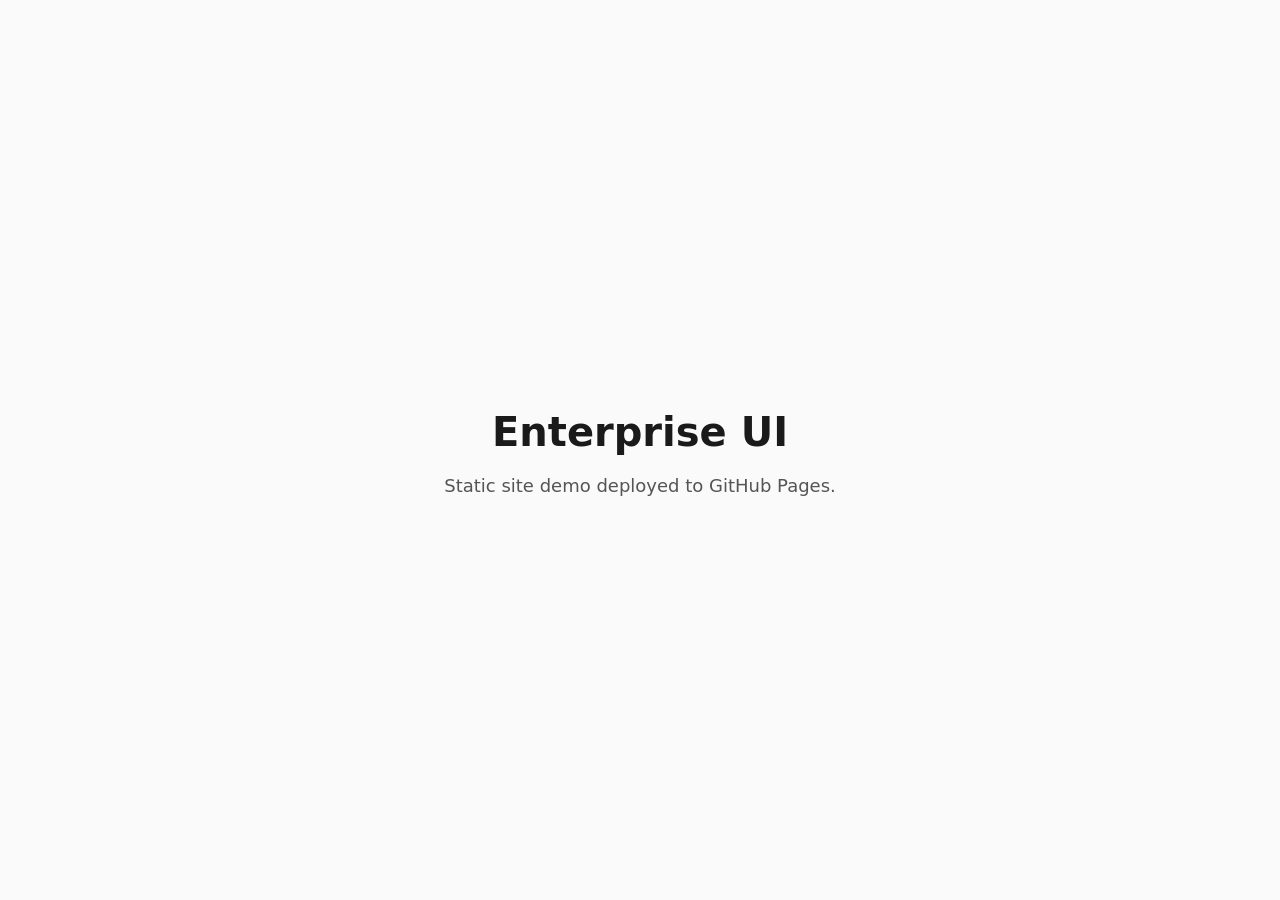
==== site/index.html @ deca84cf "feat: initial static site with nix flake and github pages" ====
<!doctype html>
<html lang="en">
  <head>
    <meta charset="utf-8" />
    <meta name="viewport" content="width=device-width, initial-scale=1" />
    <title>Enterprise UI</title>
    <link rel="stylesheet" href="style.css" />
  </head>
  <body>
    <main>
      <h1>Enterprise UI</h1>
      <p>Static site demo deployed to GitHub Pages.</p>
    </main>
    <script src="main.js"></script>
  </body>
</html>
---- site/style.css ----
*,
*::before,
*::after {
  box-sizing: border-box;
  margin: 0;
  padding: 0;
}

body {
  font-family: system-ui, -apple-system, sans-serif;
  line-height: 1.6;
  color: #1a1a1a;
  background: #fafafa;
  min-height: 100dvh;
  display: flex;
  align-items: center;
  justify-content: center;
}

main {
  text-align: center;
  padding: 2rem;
}

h1 {
  font-size: 2.5rem;
  font-weight: 700;
  margin-bottom: 0.5rem;
}

p {
  color: #555;
  font-size: 1.125rem;
}
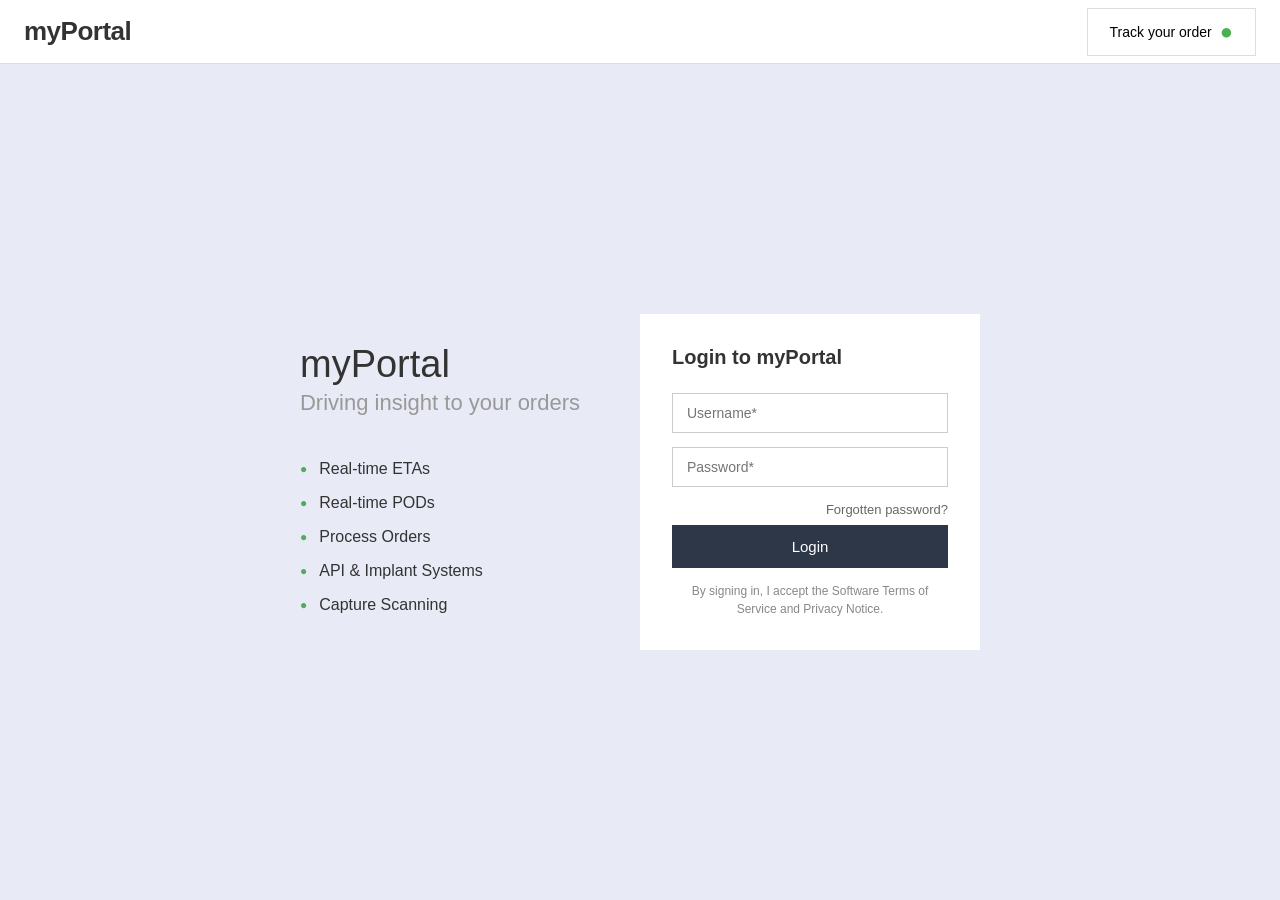
==== commit bd976aa8: "feat: build myPortal demo site with login, dashboard, and consignment pages" ====
--- a/site/index.html
+++ b/site/index.html
@@ -1,16 +1,64 @@
-<!doctype html>
+<!DOCTYPE html>
 <html lang="en">
-  <head>
-    <meta charset="utf-8" />
-    <meta name="viewport" content="width=device-width, initial-scale=1" />
-    <title>Enterprise UI</title>
-    <link rel="stylesheet" href="style.css" />
-  </head>
-  <body>
-    <main>
-      <h1>Enterprise UI</h1>
-      <p>Static site demo deployed to GitHub Pages.</p>
-    </main>
-    <script src="main.js"></script>
-  </body>
+<head>
+  <meta charset="utf-8">
+  <meta name="viewport" content="width=device-width, initial-scale=1">
+  <title>myPortal</title>
+  <link rel="stylesheet" href="style.css">
+</head>
+<body data-page="login">
+
+  <header class="header">
+    <div class="header-logo">myPortal</div>
+    <button class="btn-track" type="button">
+      Track your order <span class="pin">&#9679;</span>
+    </button>
+  </header>
+
+  <main class="login-page">
+    <div class="login-hero">
+      <h1>myPortal</h1>
+      <h2>Driving insight to your orders</h2>
+      <ul class="login-features">
+        <li>Real-time ETAs</li>
+        <li>Real-time PODs</li>
+        <li>Process Orders</li>
+        <li>API &amp; Implant Systems</li>
+        <li>Capture Scanning</li>
+      </ul>
+    </div>
+
+    <div class="login-card">
+      <h3>Login to myPortal</h3>
+      <form id="login-form" autocomplete="off">
+        <div class="form-group">
+          <input type="text" id="username" name="username" placeholder="Username*" required>
+        </div>
+        <div class="form-group">
+          <input type="password" id="password" name="password" placeholder="Password*" required>
+        </div>
+        <div class="forgot-link"><a href="#">Forgotten password?</a></div>
+        <div class="login-error" id="login-error">Invalid username or password.</div>
+        <button type="submit" class="login-btn">Login</button>
+        <p class="login-terms">
+          By signing in, I accept the Software Terms of Service and Privacy Notice.
+        </p>
+      </form>
+    </div>
+  </main>
+
+  <!-- Session conflict dialog -->
+  <div class="overlay" id="session-overlay">
+    <div class="dialog">
+      <div class="dialog-user" id="dialog-user"></div>
+      <p>You are logged in on another session, which will be terminated if you continue</p>
+      <div class="dialog-actions">
+        <button class="btn-confirm" id="btn-confirm" type="button">Confirm</button>
+        <button class="btn-cancel" id="btn-cancel" type="button">Cancel</button>
+      </div>
+    </div>
+  </div>
+
+  <script src="app.js"></script>
+</body>
 </html>
--- a/site/style.css
+++ b/site/style.css
@@ -1,34 +1,517 @@
-*,
-*::before,
-*::after {
-  box-sizing: border-box;
-  margin: 0;
+/* === Reset === */
+*, *::before, *::after { box-sizing: border-box; margin: 0; padding: 0; }
+html, body { height: 100%; }
+body {
+  font-family: Arial, Helvetica, sans-serif;
+  font-size: 14px;
+  color: #333;
+  background: #e8eaf6;
+}
+a { color: inherit; }
+button { font-family: inherit; }
+
+/* === Header === */
+.header {
+  background: #fff;
+  height: 64px;
+  padding: 0 24px;
+  display: flex;
+  align-items: center;
+  justify-content: space-between;
+  border-bottom: 1px solid #ddd;
+}
+.header-logo {
+  font-size: 26px;
+  font-weight: bold;
+  letter-spacing: -0.5px;
+}
+.header-logo em { font-style: normal; color: #555; font-weight: normal; }
+.header-right {
+  display: flex;
+  align-items: center;
+  gap: 18px;
+}
+.header-user {
+  display: flex;
+  align-items: center;
+  gap: 8px;
+  font-size: 14px;
+  font-weight: bold;
+}
+.header-user .avatar {
+  width: 34px;
+  height: 34px;
+  border-radius: 50%;
+  background: #e91e63;
+  color: #fff;
+  display: flex;
+  align-items: center;
+  justify-content: center;
+  font-size: 13px;
+  font-weight: bold;
+}
+.header-icons { display: flex; gap: 14px; }
+.header-icons button {
+  background: none;
+  border: none;
+  font-size: 18px;
+  cursor: pointer;
+  color: #555;
+  padding: 4px;
+}
+.btn-track {
+  display: inline-flex;
+  align-items: center;
+  gap: 8px;
+  padding: 10px 22px;
+  border: 1px solid #ddd;
+  background: #fff;
+  cursor: pointer;
+  font-size: 14px;
+}
+.btn-track .pin { color: #4caf50; font-size: 22px; }
+
+/* === Buttons === */
+.btn {
+  display: inline-block;
+  padding: 7px 18px;
+  border: 1px solid #bbb;
+  background: #fff;
+  color: #333;
+  cursor: pointer;
+  font-size: 13px;
+  text-decoration: none;
+}
+.btn:hover { background: #f5f5f5; }
+.btn-dark {
+  background: #2d3748;
+  color: #fff;
+  border-color: #2d3748;
+}
+.btn-dark:hover { background: #1a202c; }
+
+/* === Login page === */
+.login-page {
+  min-height: calc(100vh - 64px);
+  display: flex;
+  align-items: center;
+  justify-content: center;
+  padding: 40px;
+  gap: 60px;
+}
+.login-hero { max-width: 560px; }
+.login-hero h1 {
+  font-size: 38px;
+  color: #333;
+  font-weight: normal;
+  margin-bottom: 4px;
+}
+.login-hero h2 {
+  font-size: 22px;
+  color: #999;
+  font-weight: normal;
+  margin-bottom: 36px;
+}
+.login-features { list-style: none; }
+.login-features li {
+  padding: 8px 0;
+  font-size: 16px;
+  display: flex;
+  align-items: center;
+  gap: 12px;
+}
+.login-features li::before {
+  content: "\25CF";
+  color: #4caf50;
+  font-size: 12px;
+}
+.login-card {
+  background: #fff;
+  padding: 32px;
+  width: 340px;
+  flex-shrink: 0;
+}
+.login-card h3 {
+  font-size: 20px;
+  margin-bottom: 24px;
+}
+.form-group { margin-bottom: 14px; }
+.form-group input {
+  width: 100%;
+  padding: 11px 14px;
+  border: 1px solid #ccc;
+  font-size: 14px;
+  font-family: inherit;
+}
+.form-group input:focus { outline: 2px solid #5c8fd6; outline-offset: -1px; }
+.forgot-link { text-align: right; margin-bottom: 8px; }
+.forgot-link a { color: #666; font-size: 13px; text-decoration: none; }
+.forgot-link a:hover { text-decoration: underline; }
+.login-error {
+  color: #c62828;
+  font-size: 13px;
+  margin-bottom: 10px;
+  display: none;
+}
+.login-btn {
+  width: 100%;
+  padding: 13px;
+  background: #2d3748;
+  color: #fff;
+  border: none;
+  font-size: 15px;
+  cursor: pointer;
+  margin-bottom: 14px;
+  font-family: inherit;
+}
+.login-btn:hover { background: #1a202c; }
+.login-terms {
+  text-align: center;
+  font-size: 12px;
+  color: #888;
+  line-height: 1.5;
+}
+
+/* === Overlay / Dialog === */
+.overlay {
+  display: none;
+  position: fixed;
+  inset: 0;
+  background: rgba(0,0,0,0.25);
+  z-index: 900;
+  align-items: center;
+  justify-content: center;
+}
+.overlay.visible { display: flex; }
+.dialog {
+  background: #fff;
+  padding: 28px 32px;
+  width: 340px;
+}
+.dialog-user {
+  background: #eee;
+  padding: 11px 14px;
+  font-size: 14px;
+  color: #555;
+  margin-bottom: 16px;
+  border: 1px solid #ccc;
+}
+.dialog p {
+  font-size: 14px;
+  margin-bottom: 20px;
+  line-height: 1.5;
+}
+.dialog-actions { display: flex; flex-direction: column; gap: 8px; }
+.dialog-actions button {
+  width: 100%;
+  padding: 13px;
+  font-size: 15px;
+  cursor: pointer;
+  border: 1px solid #bbb;
+  font-family: inherit;
+}
+.dialog-actions .btn-confirm {
+  background: #2d3748;
+  color: #fff;
+  border-color: #2d3748;
+}
+.dialog-actions .btn-cancel {
+  background: #fff;
+  color: #333;
+}
+
+/* === App Layout (sidebar + main) === */
+.app-layout {
+  display: flex;
+  min-height: calc(100vh - 64px);
+}
+.sidebar {
+  width: 230px;
+  background: #fff;
+  border-right: 1px solid #ddd;
+  display: flex;
+  flex-direction: column;
+  flex-shrink: 0;
+}
+.sidebar-nav { list-style: none; flex: 1; padding-top: 2px; }
+.sidebar-nav li { }
+.sidebar-nav a {
+  display: flex;
+  align-items: center;
+  gap: 14px;
+  padding: 13px 20px;
+  font-size: 15px;
+  text-decoration: none;
+  color: #333;
+  border-left: 3px solid transparent;
+}
+.sidebar-nav a:hover { background: #f5f5f5; }
+.sidebar-nav a.active {
+  background: #ffeb3b;
+  font-weight: bold;
+  border-left-color: #ffeb3b;
+}
+.sidebar-nav .nav-icon {
+  width: 22px;
+  text-align: center;
+  font-size: 17px;
+  color: #555;
+  flex-shrink: 0;
+}
+.sidebar-bottom {
+  border-top: 1px solid #eee;
   padding: 0;
 }
-
-body {
-  font-family: system-ui, -apple-system, sans-serif;
-  line-height: 1.6;
-  color: #1a1a1a;
+.sidebar-bottom a {
+  display: flex;
+  align-items: center;
+  gap: 14px;
+  padding: 13px 20px;
+  font-size: 15px;
+  text-decoration: none;
+  color: #333;
+}
+.sidebar-bottom .nav-icon {
+  width: 22px;
+  text-align: center;
+  font-size: 17px;
+  color: #555;
+}
+
+/* === Main Content Area === */
+.main-content {
+  flex: 1;
+  padding: 24px 28px;
+  overflow-x: auto;
+}
+
+/* === Dashboard === */
+.dash-top {
+  display: flex;
+  justify-content: space-between;
+  align-items: flex-start;
+  margin-bottom: 24px;
+}
+.greeting h1 { font-size: 28px; font-weight: normal; margin-bottom: 4px; }
+.greeting p { font-size: 16px; color: #666; }
+.dash-filters {
+  display: flex;
+  align-items: center;
+  gap: 10px;
+  flex-shrink: 0;
+}
+.dash-filters select {
+  padding: 8px 10px;
+  border: 1px solid #ccc;
+  font-size: 13px;
+  font-family: inherit;
+}
+.dash-date {
+  padding: 8px 14px;
+  border: 1px solid #ccc;
+  background: #fff;
+  font-size: 13px;
+}
+.card {
+  background: #fff;
+  border: 1px solid #ddd;
+  padding: 24px;
+  margin-bottom: 20px;
+}
+.card-title {
+  font-size: 17px;
+  font-weight: bold;
+  margin-bottom: 18px;
+}
+.chart-area {
+  display: flex;
+  gap: 40px;
+  align-items: center;
+}
+.chart-legend { list-style: none; }
+.chart-legend li {
+  padding: 5px 0;
+  font-size: 14px;
+  display: flex;
+  align-items: center;
+  gap: 10px;
+}
+.chart-legend li strong { margin-left: 4px; }
+.dot {
+  width: 12px;
+  height: 12px;
+  border-radius: 50%;
+  display: inline-block;
+  flex-shrink: 0;
+}
+.no-articles {
+  text-align: center;
+  color: #999;
+  padding: 48px 0;
+  font-size: 15px;
+}
+
+/* === Consignment Page === */
+.page-head {
+  display: flex;
+  align-items: center;
+  justify-content: space-between;
+  margin-bottom: 18px;
+}
+.page-head h2 { font-size: 22px; font-weight: normal; }
+.page-head-actions { display: flex; gap: 10px; }
+
+.status-cards {
+  display: flex;
+  margin-bottom: 18px;
+  border: 1px solid #d4a800;
+}
+.status-card {
+  flex: 1;
+  text-align: center;
+  padding: 10px 6px;
+  background: #fdd835;
+  border-right: 1px solid #d4a800;
+}
+.status-card:last-child { border-right: none; }
+.status-card .sc-label {
+  font-size: 11px;
+  font-weight: bold;
+  text-transform: uppercase;
+  letter-spacing: 0.3px;
+  margin-bottom: 2px;
+}
+.status-card .sc-value {
+  font-size: 26px;
+  font-weight: bold;
+}
+.status-card .sc-sub {
+  font-size: 10px;
+  color: #555;
+}
+
+.filter-bar {
+  display: flex;
+  align-items: center;
+  gap: 10px;
+  margin-bottom: 14px;
+  flex-wrap: wrap;
+}
+.filter-bar .search-box {
+  width: 180px;
+  padding: 8px 10px;
+  border: 1px solid #ccc;
+  font-size: 13px;
+  font-family: inherit;
+}
+.filter-bar select {
+  padding: 8px 10px;
+  border: 1px solid #ccc;
+  font-size: 13px;
+  font-family: inherit;
+}
+.filter-bar .date-input {
+  width: 120px;
+  padding: 8px 10px;
+  border: 1px solid #ccc;
+  font-size: 13px;
+  font-family: inherit;
+  text-align: center;
+}
+.filter-bar label {
+  font-size: 13px;
+  color: #555;
+}
+.filter-bar .sep { color: #999; }
+.filter-bar .spacer { flex: 1; }
+.view-toggles { display: flex; gap: 4px; }
+.view-toggles button {
+  width: 30px;
+  height: 30px;
+  border: 1px solid #ccc;
+  background: #fff;
+  cursor: pointer;
+  font-size: 14px;
+  color: #555;
+}
+
+/* === Data Table === */
+.data-table {
+  width: 100%;
+  border-collapse: collapse;
+  background: #fff;
+  border: 1px solid #ddd;
+}
+.data-table th {
+  padding: 10px 10px;
+  text-align: left;
+  font-size: 12px;
+  font-weight: bold;
+  border-bottom: 2px solid #ddd;
   background: #fafafa;
-  min-height: 100dvh;
-  display: flex;
+  white-space: nowrap;
+  color: #444;
+}
+.data-table td {
+  padding: 7px 10px;
+  font-size: 13px;
+  border-bottom: 1px solid #eee;
+  white-space: nowrap;
+}
+.data-table tbody tr:hover { background: #fafafa; }
+.data-table .col-check { width: 36px; text-align: center; }
+.data-table .col-check input { cursor: pointer; }
+.data-table .col-actions { text-align: right; white-space: nowrap; }
+.data-table .col-actions button {
+  background: none;
+  border: none;
+  cursor: pointer;
+  font-size: 15px;
+  color: #666;
+  padding: 2px 5px;
+}
+.data-table .col-actions button:hover { color: #333; }
+.data-table .sort-icon { font-size: 10px; color: #999; margin-left: 3px; }
+
+/* === Table Footer === */
+.table-footer {
+  display: flex;
+  align-items: center;
+  justify-content: space-between;
+  padding: 10px 0;
+}
+.create-filter-link {
+  color: #00acc1;
+  font-size: 13px;
+  cursor: pointer;
+}
+.create-filter-link::before { content: "\2261 "; }
+.pagination {
+  display: flex;
+  align-items: center;
+  gap: 6px;
+}
+.page-info {
+  font-size: 13px;
+  color: #666;
+  margin-right: 6px;
+}
+.page-btn {
+  width: 30px;
+  height: 30px;
+  border-radius: 50%;
+  border: 1px solid #ccc;
+  background: #fff;
+  cursor: pointer;
+  font-size: 13px;
+  display: inline-flex;
   align-items: center;
   justify-content: center;
-}
-
-main {
-  text-align: center;
-  padding: 2rem;
-}
-
-h1 {
-  font-size: 2.5rem;
-  font-weight: 700;
-  margin-bottom: 0.5rem;
-}
-
-p {
-  color: #555;
-  font-size: 1.125rem;
-}
+  font-family: inherit;
+}
+.page-btn:hover { background: #eee; }
+.page-btn.active {
+  background: #00acc1;
+  color: #fff;
+  border-color: #00acc1;
+}
